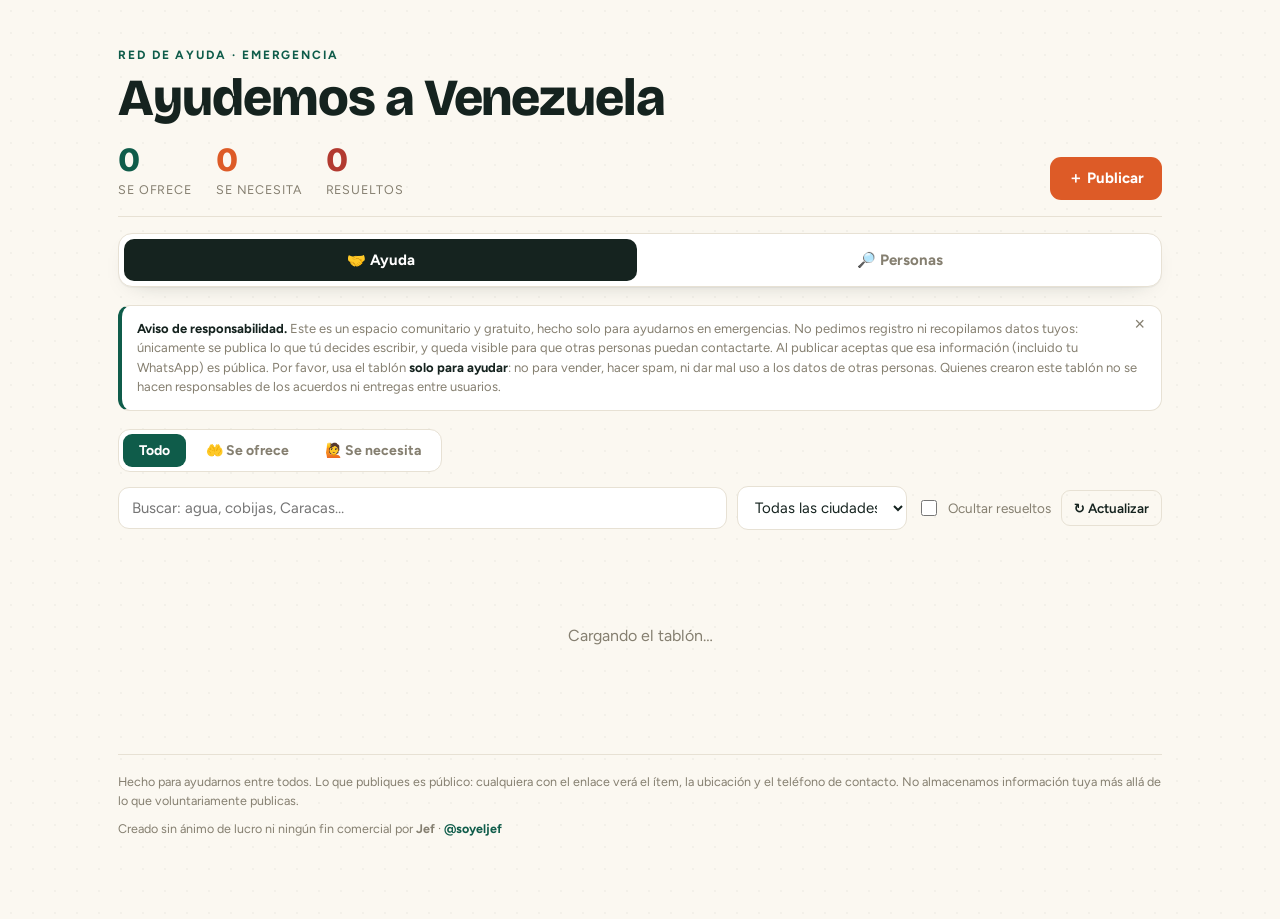
==== public/index.html @ 3a91f416 "Nuevo panel 'Personas': encontrar personas (1x1 y por bloques) - Tabla personas + vista personas_pub" ====
<!DOCTYPE html>
<html lang="es">
<head>
<meta charset="UTF-8">
<meta name="viewport" content="width=device-width, initial-scale=1.0">
<title>Voy por Venezuela — Ayudemos a Venezuela</title>
<meta name="description" content="Tablón de ayuda en emergencias: publica lo que ofreces o lo que necesitas y coordina por WhatsApp.">
<link rel="preconnect" href="https://fonts.googleapis.com">
<link rel="preconnect" href="https://fonts.gstatic.com" crossorigin>
<link href="https://fonts.googleapis.com/css2?family=Bricolage+Grotesque:opsz,wght@12..96,500;12..96,700;12..96,800&family=Figtree:wght@400;500;600;700&display=swap" rel="stylesheet">
<link rel="stylesheet" href="./styles.css">
</head>
<body>
<div class="wrap">
  <header class="top">
    <div class="eyebrow" id="eyebrow">Red de ayuda · Emergencia</div>
    <h1 id="heroTitle">Ayudemos a Venezuela</h1>
    <p class="sub" id="heroSub"></p>
    <div class="tally">
      <div class="stat"><div class="n green" id="countOffer">0</div><div class="l" id="lblStat1">Se ofrece</div></div>
      <div class="stat"><div class="n orange" id="countNeed">0</div><div class="l" id="lblStat2">Se necesita</div></div>
      <div class="stat"><div class="n taken" id="countTaken">0</div><div class="l" id="lblStat3">Resueltos</div></div>
      <div style="flex:1"></div>
      <button class="btn btn-primary" id="openPost">＋ Publicar</button>
    </div>
  </header>

  <nav class="panelnav" id="panelNav">
    <button class="pn-btn active" data-panel="ayuda">🤝 Ayuda</button>
    <button class="pn-btn" data-panel="personas">🔎 Personas</button>
  </nav>

  <div id="configWarn"></div>

  <div class="disclaimer" id="disclaimer">
    <button class="x" onclick="document.getElementById('disclaimer').remove()" aria-label="Cerrar">×</button>
    <strong>Aviso de responsabilidad.</strong> Este es un espacio comunitario y gratuito, hecho solo para ayudarnos en emergencias. No pedimos registro ni recopilamos datos tuyos: únicamente se publica lo que tú decides escribir, y queda visible para que otras personas puedan contactarte. Al publicar aceptas que esa información (incluido tu WhatsApp) es pública. Por favor, usa el tablón <strong>solo para ayudar</strong>: no para vender, hacer spam, ni dar mal uso a los datos de otras personas. Quienes crearon este tablón no se hacen responsables de los acuerdos ni entregas entre usuarios.
  </div>

  <div id="errBox"></div>

  <section id="panelAyuda">
    <div class="segment" id="typeSeg">
      <button class="seg-btn active" data-type="">Todo</button>
      <button class="seg-btn" data-type="ofrezco">🤲 Se ofrece</button>
      <button class="seg-btn" data-type="necesito">🙋 Se necesita</button>
    </div>

    <div class="toolbar">
      <div class="grow"><input class="field" id="search" type="search" placeholder="Buscar: agua, cobijas, Caracas…" aria-label="Buscar"></div>
      <select class="field" id="cityFilter" style="flex:0 0 170px" aria-label="Filtrar por ciudad"><option value="">Todas las ciudades</option></select>
      <label class="toggle"><input type="checkbox" id="hideTaken"> Ocultar resueltos</label>
      <button class="btn btn-ghost btn-sm" id="refresh" title="Actualizar">↻ Actualizar</button>
    </div>

    <div class="chips" id="catChips" style="margin-bottom:18px"></div>
    <div id="board"><div class="loading">Cargando el tablón…</div></div>
  </section>

  <section id="panelPersonas" class="hide">
    <div class="disclaimer" id="perInfo" style="border-left-color:var(--signal)">
      <strong>Encontrar personas.</strong> Publica el nombre, cédula y un teléfono de contacto de alguien a quien se busca, o de alguien ya ubicado, para reencontrar familias. La cédula se muestra <strong>parcial</strong> (solo los últimos dígitos) para proteger su identidad. Publica solo con fin humanitario y datos veraces.
    </div>

    <div class="segment" id="perSeg">
      <button class="seg-btn active" data-pe="">Todas</button>
      <button class="seg-btn" data-pe="busca">🔎 Se busca</button>
      <button class="seg-btn" data-pe="ubicada">✅ Ubicada</button>
    </div>

    <div class="toolbar">
      <div class="grow"><input class="field" id="perSearch" type="search" placeholder="Buscar por nombre o ciudad…" aria-label="Buscar persona"></div>
      <select class="field" id="perCityFilter" style="flex:0 0 170px" aria-label="Filtrar por ciudad"><option value="">Todas las ciudades</option></select>
      <button class="btn btn-ghost btn-sm" id="openBulk" title="Subir varias">⇪ Subir lista</button>
      <button class="btn btn-ghost btn-sm" id="perRefresh" title="Actualizar">↻ Actualizar</button>
    </div>

    <div id="perBoard"><div class="loading">Cargando…</div></div>
  </section>

  <footer>
    Hecho para ayudarnos entre todos. Lo que publiques es público: cualquiera con el enlace verá el ítem, la ubicación y el teléfono de contacto. No almacenamos información tuya más allá de lo que voluntariamente publicas.
    <div class="credit">Creado sin ánimo de lucro ni ningún fin comercial por <strong>Jef</strong> · <a href="https://instagram.com/soyeljef" target="_blank" rel="noopener">@soyeljef</a></div>
  </footer>
</div>

<!-- Modal: Publicar -->
<div class="overlay" id="postOverlay">
  <div class="modal">
    <button class="x" data-close aria-label="Cerrar">×</button>
    <h2 id="postTitle">Publicar</h2>
    <p class="lead">Elige si vas a ofrecer ayuda o si la necesitas.</p>
    <div class="typepick">
      <button id="pickOffer" class="sel-offer" data-type="ofrezco">🤲 Ofrezco<small>Tengo algo disponible</small></button>
      <button id="pickNeed" data-type="necesito">🙋 Necesito<small>Requiero ayuda</small></button>
    </div>

    <label class="lbl">Categoría</label>
    <select class="field" id="f_cat"></select>

    <div id="ropaWrap" class="hide">
      <label class="lbl">¿Ropa para quién?</label>
      <select class="field" id="f_ropa"><option value="Niños">Niños</option><option value="Adultos">Adultos</option><option value="Niños y adultos">Niños y adultos</option></select>
    </div>

    <label class="lbl" for="f_titulo" id="lblTitulo">¿Qué tienes disponible?</label>
    <input class="field" id="f_titulo" maxlength="70" placeholder="Ej: Cobijas, agua, kit de aseo">

    <label class="lbl" for="f_cantidad" id="lblCantidad">Cantidad <span>(opcional)</span></label>
    <input class="field" id="f_cantidad" maxlength="40" placeholder="Ej: 20 unidades · 5 cajas · varias">

    <label class="lbl">Ubicación</label>
    <button type="button" class="geo-btn" id="geoBtn">📍 Usar mi ubicación actual</button>
    <div class="geo-status" id="geoStatus"></div>
    <select class="field" id="f_pais" style="margin-top:8px"></select>
    <input class="field" id="f_ciudad" maxlength="50" placeholder="Ciudad" style="margin-top:8px">
    <input class="field" id="f_dir" maxlength="110" placeholder="Dirección o lugar (barrio, calle, punto de referencia)" style="margin-top:8px">
    <p class="hint" id="dirHint">Entre más exacta la dirección, más fácil coordinar la entrega.</p>

    <label class="lbl" for="f_tel">WhatsApp de contacto</label>
    <div class="phone-row">
      <select class="field" id="f_cc" aria-label="Código de país">
        <option value="58">🇻🇪 +58</option><option value="57">🇨🇴 +57</option><option value="52">🇲🇽 +52</option>
        <option value="34">🇪🇸 +34</option><option value="51">🇵🇪 +51</option><option value="54">🇦🇷 +54</option>
        <option value="56">🇨🇱 +56</option><option value="593">🇪🇨 +593</option><option value="1">🇺🇸 +1</option>
      </select>
      <input class="field grow" id="f_tel" inputmode="numeric" maxlength="15" placeholder="412 123 4567">
    </div>
    <p class="hint">Solo números. Ahí llegarán los mensajes de quien te contacte.</p>

    <label class="lbl" for="f_nombre">Tu nombre <span>(opcional)</span></label>
    <input class="field" id="f_nombre" maxlength="40" placeholder="Ej: Jefferson">

    <label class="lbl" for="f_nota">Nota <span>(opcional)</span></label>
    <textarea class="field" id="f_nota" rows="2" maxlength="160" placeholder="Ej: Puedo entregar hasta el viernes"></textarea>

    <label class="consent"><input type="checkbox" id="f_consent">Entiendo que lo que publico es público y me comprometo a usar este espacio solo para ayudar.</label>

    <div class="modal-actions">
      <button class="btn btn-ghost btn-block" data-close>Cancelar</button>
      <button class="btn btn-primary btn-block" id="submitPost">Publicar</button>
    </div>
  </div>
</div>

<!-- Modal: Código -->
<div class="overlay" id="codeOverlay">
  <div class="modal">
    <h2 id="codeTitle">✅ ¡Publicado!</h2>
    <p class="lead" id="codeLead">Tu publicación ya está en el tablón. Guarda este código para administrarla desde otro dispositivo:</p>
    <div class="code-box"><div class="t">Tu código</div><div class="code" id="newCode">—</div></div>
    <p class="hint">En este dispositivo lo recordamos por ti: verás los botones para administrarla directamente en tu publicación.</p>
    <div class="modal-actions"><button class="btn btn-primary btn-block" data-close>Listo</button></div>
  </div>
</div>

<!-- Modal: Confirmar (corazón) -->
<div class="overlay" id="confirmOverlay">
  <div class="modal">
    <div class="heart">💛</div>
    <h2 id="cTitle" style="text-align:center">¿Quitar esto de la lista?</h2>
    <p class="lead" id="cMsg" style="text-align:center"></p>
    <div class="modal-actions">
      <button class="btn btn-ghost btn-block" data-close>Cancelar</button>
      <button class="btn btn-primary btn-block" id="cYes">Sí, confirmar</button>
    </div>
  </div>
</div>

<!-- Modal: Pedir código -->
<div class="overlay" id="askOverlay">
  <div class="modal">
    <button class="x" data-close aria-label="Cerrar">×</button>
    <h2 id="askTitle">Reabrir publicación</h2>
    <p class="lead" id="askLead">Ingresa el código que recibiste al publicar.</p>
    <input class="field" id="askCode" maxlength="6" placeholder="Código" style="text-transform:uppercase;letter-spacing:.2em;text-align:center;font-weight:700">
    <div id="askErr" class="hint" style="color:#c0392b"></div>
    <div class="modal-actions">
      <button class="btn btn-ghost btn-block" data-close>Cancelar</button>
      <button class="btn btn-primary btn-block" id="askConfirm">Confirmar</button>
    </div>
  </div>
</div>

<!-- Modal: Publicar persona -->
<div class="overlay" id="personaOverlay">
  <div class="modal">
    <button class="x" data-close aria-label="Cerrar">×</button>
    <h2>Añadir persona</h2>
    <p class="lead">Para encontrar a alguien o registrar a quien ya fue ubicado.</p>
    <div class="typepick">
      <button id="pickBusca" class="sel-need" data-pe="busca">🔎 Se busca<small>Estoy buscando a esta persona</small></button>
      <button id="pickUbic" data-pe="ubicada">✅ Ubicada<small>Ya está localizada / a salvo</small></button>
    </div>

    <label class="lbl" for="pe_nombre">Nombre y apellido</label>
    <input class="field" id="pe_nombre" maxlength="70" placeholder="Ej: María González">

    <label class="lbl" for="pe_cedula">Cédula / identificación <span>(opcional)</span></label>
    <input class="field" id="pe_cedula" maxlength="30" placeholder="Ej: V-12345678">
    <p class="hint">Se guarda completa pero en público solo se ven los últimos 4 dígitos.</p>

    <label class="lbl">Ubicación <span>(opcional)</span></label>
    <select class="field" id="pe_pais"></select>
    <input class="field" id="pe_ciudad" maxlength="50" placeholder="Ciudad / zona" style="margin-top:8px">

    <label class="lbl" for="pe_tel">WhatsApp de contacto</label>
    <div class="phone-row">
      <select class="field" id="pe_cc" aria-label="Código de país">
        <option value="58">🇻🇪 +58</option><option value="57">🇨🇴 +57</option><option value="52">🇲🇽 +52</option>
        <option value="34">🇪🇸 +34</option><option value="51">🇵🇪 +51</option><option value="54">🇦🇷 +54</option>
        <option value="56">🇨🇱 +56</option><option value="593">🇪🇨 +593</option><option value="1">🇺🇸 +1</option>
      </select>
      <input class="field grow" id="pe_tel" inputmode="numeric" maxlength="15" placeholder="412 123 4567">
    </div>
    <p class="hint">Número donde coordinar (tuyo, de un familiar o del refugio).</p>

    <label class="lbl" for="pe_nota">Nota <span>(opcional)</span></label>
    <textarea class="field" id="pe_nota" rows="2" maxlength="160" placeholder="Ej: Última vez vista en el sector… / Está en el refugio…"></textarea>

    <label class="consent"><input type="checkbox" id="pe_consent">Publico estos datos con fin humanitario, son veraces y entiendo que el nombre y el teléfono serán públicos.</label>

    <div class="modal-actions">
      <button class="btn btn-ghost btn-block" data-close>Cancelar</button>
      <button class="btn btn-primary btn-block" id="submitPersona">Publicar</button>
    </div>
  </div>
</div>

<!-- Modal: Subir lista (bloque) -->
<div class="overlay" id="bulkOverlay">
  <div class="modal">
    <button class="x" data-close aria-label="Cerrar">×</button>
    <h2>Subir lista de personas</h2>
    <p class="lead">Pega varias de golpe: <strong>una persona por línea</strong>, con sus datos separados por coma.</p>

    <div class="code-box" style="background:var(--pine-soft);color:var(--pine);text-align:left">
      <div class="t" style="color:var(--pine)">Formato por línea</div>
      <div style="font-weight:700">Nombre, Cédula, Teléfono</div>
      <div style="font-size:12px;opacity:.85;margin-top:4px">Ej: María González, V-12345678, 4121234567</div>
    </div>

    <div class="typepick" style="margin-top:12px">
      <button id="bkBusca" class="sel-need" data-pe="busca">🔎 Se busca<small>Todas en esta lista</small></button>
      <button id="bkUbic" data-pe="ubicada">✅ Ubicadas<small>Todas en esta lista</small></button>
    </div>

    <label class="lbl">Ubicación común <span>(opcional, se aplica a todas)</span></label>
    <div class="phone-row">
      <select class="field" id="bk_cc" style="flex:0 0 92px" aria-label="Código de país">
        <option value="58">🇻🇪 +58</option><option value="57">🇨🇴 +57</option><option value="52">🇲🇽 +52</option>
        <option value="34">🇪🇸 +34</option><option value="51">🇵🇪 +51</option><option value="54">🇦🇷 +54</option>
        <option value="56">🇨🇱 +56</option><option value="593">🇪🇨 +593</option><option value="1">🇺🇸 +1</option>
      </select>
      <input class="field grow" id="bk_ciudad" maxlength="50" placeholder="Ciudad / zona (opcional)">
    </div>

    <label class="lbl" for="bk_text">Pega la lista aquí</label>
    <textarea class="field" id="bk_text" rows="8" placeholder="María González, V-12345678, 4121234567&#10;José Pérez, V-87654321, 4149876543&#10;Ana Díaz, , 4145551122"></textarea>
    <p class="hint" id="bk_count">0 personas detectadas.</p>

    <label class="consent"><input type="checkbox" id="bk_consent">Publico estos datos con fin humanitario, son veraces y entiendo que los nombres y teléfonos serán públicos.</label>

    <div class="modal-actions">
      <button class="btn btn-ghost btn-block" data-close>Cancelar</button>
      <button class="btn btn-primary btn-block" id="submitBulk">Subir lista</button>
    </div>
  </div>
</div>

<script src="./config.js"></script>
<script type="module" src="./app.js"></script>
</body>
</html>
---- public/styles.css ----
:root{
  --ink:#15231F;--paper:#FBF8F1;--card:#FFFFFF;--pine:#0F5C4A;--pine-soft:#E4EFEA;
  --signal:#DD5B27;--signal-soft:#FBEAE1;--muted:#857F70;--line:#E7E1D4;--taken:#B23A30;
  --radius:14px;--shadow:0 1px 0 rgba(21,35,31,.04), 0 8px 24px -16px rgba(21,35,31,.35);
}
*{box-sizing:border-box}html,body{margin:0;padding:0}
body{background:var(--paper);color:var(--ink);font-family:"Figtree",system-ui,sans-serif;font-size:16px;line-height:1.5;
  -webkit-font-smoothing:antialiased;background-image:radial-gradient(rgba(21,35,31,.035) 1px,transparent 1px);background-size:22px 22px}
.wrap{max-width:1080px;margin:0 auto;padding:20px 18px 80px}
header.top{padding:26px 0 16px;border-bottom:1px solid var(--line);margin-bottom:16px}
.eyebrow{font-size:12px;letter-spacing:.16em;text-transform:uppercase;color:var(--pine);font-weight:700}
h1{font-family:"Bricolage Grotesque",sans-serif;font-weight:800;letter-spacing:-.02em;line-height:1.02;font-size:clamp(30px,6vw,52px);margin:8px 0 6px}
.sub{color:var(--muted);max-width:52ch;margin:0}
.tally{display:flex;gap:24px;flex-wrap:wrap;margin-top:18px;align-items:flex-end}
.stat .n{font-family:"Bricolage Grotesque",sans-serif;font-weight:800;font-size:34px;line-height:1;letter-spacing:-.02em}
.stat .n.green{color:var(--pine)}.stat .n.orange{color:var(--signal)}.stat .n.taken{color:var(--taken)}
.stat .l{font-size:12.5px;color:var(--muted);text-transform:uppercase;letter-spacing:.07em;margin-top:4px}
.disclaimer{background:#fff;border:1px solid var(--line);border-left:4px solid var(--pine);border-radius:12px;padding:13px 15px;margin:0 0 18px;font-size:13px;color:var(--muted);line-height:1.5;position:relative}
.disclaimer strong{color:var(--ink)}
.disclaimer .x{position:absolute;top:8px;right:10px;background:none;border:none;font-size:18px;color:var(--muted);cursor:pointer}
.panelnav{display:flex;gap:6px;background:#fff;border:1px solid var(--line);border-radius:14px;padding:5px;margin:0 0 18px;box-shadow:var(--shadow)}
.pn-btn{flex:1;border:none;background:none;font-family:inherit;font-weight:700;font-size:15px;color:var(--muted);padding:12px 14px;border-radius:10px;cursor:pointer;transition:.12s;white-space:nowrap}
.pn-btn:hover{color:var(--ink)}
.pn-btn.active{background:var(--ink);color:#fff}
.segment{display:inline-flex;background:#fff;border:1px solid var(--line);border-radius:12px;padding:4px;margin-bottom:14px;gap:4px}
.seg-btn{border:none;background:none;font-family:inherit;font-weight:700;font-size:14px;color:var(--muted);padding:8px 16px;border-radius:9px;cursor:pointer;transition:.12s;white-space:nowrap}
.seg-btn.active{background:var(--pine);color:#fff}.seg-btn.active.need{background:var(--signal)}
.toolbar{display:flex;gap:10px;flex-wrap:wrap;align-items:center;margin:0 0 16px}
.grow{flex:1 1 220px;min-width:0}
input,select,textarea{font-family:inherit;font-size:15px;color:var(--ink)}
.field{width:100%;padding:11px 13px;border:1px solid var(--line);border-radius:11px;background:var(--card);outline:none;transition:border-color .15s,box-shadow .15s}
.field:focus{border-color:var(--pine);box-shadow:0 0 0 3px var(--pine-soft)}
.chips{display:flex;gap:7px;flex-wrap:wrap}
.chip{border:1px solid var(--line);background:var(--card);color:var(--ink);padding:7px 12px;border-radius:999px;font-size:13.5px;font-weight:600;cursor:pointer;transition:.12s;white-space:nowrap}
.chip:hover{border-color:var(--pine)}.chip.active{background:var(--pine);border-color:var(--pine);color:#fff}
.toggle{display:flex;align-items:center;gap:8px;font-size:13.5px;color:var(--muted);cursor:pointer;user-select:none}
.toggle input{accent-color:var(--pine);width:16px;height:16px}
.btn{border:none;border-radius:11px;font-family:inherit;font-weight:700;font-size:15px;padding:12px 18px;cursor:pointer;transition:transform .08s,filter .15s,background .15s;display:inline-flex;align-items:center;gap:8px;justify-content:center}
.btn:active{transform:translateY(1px)}
.btn-primary{background:var(--signal);color:#fff}.btn-primary:hover{filter:brightness(1.05)}
.btn-wa{background:#1FA855;color:#fff;width:100%}.btn-wa:hover{filter:brightness(1.05)}
.btn-ghost{background:transparent;border:1px solid var(--line);color:var(--ink);font-weight:600}.btn-ghost:hover{border-color:var(--pine)}
.btn-sm{padding:9px 12px;font-size:13.5px;border-radius:9px}.btn-block{width:100%}
.grid{display:grid;grid-template-columns:repeat(auto-fill,minmax(280px,1fr));gap:16px}
.card{position:relative;background:var(--card);border:1px solid var(--line);border-radius:var(--radius);padding:18px 16px 16px;box-shadow:var(--shadow);transition:transform .12s,box-shadow .12s}
.card:hover{transform:translateY(-2px)}
.card.need{border-top:3px solid var(--signal)}.card.offer{border-top:3px solid var(--pine)}
.badge{display:inline-flex;align-items:center;gap:5px;font-size:11px;font-weight:800;letter-spacing:.06em;text-transform:uppercase;padding:3px 8px;border-radius:999px}
.badge.offer{color:var(--pine);background:var(--pine-soft)}.badge.need{color:var(--signal);background:var(--signal-soft)}
.cat{display:inline-flex;align-items:center;gap:6px;font-size:12.5px;font-weight:700;color:var(--ink);margin-left:6px}
.card h3{font-family:"Bricolage Grotesque",sans-serif;font-weight:700;font-size:20px;letter-spacing:-.01em;margin:11px 0 6px;line-height:1.15}
.meta{display:flex;flex-direction:column;gap:3px;font-size:14px;color:var(--ink);margin:8px 0 4px}
.meta .row{display:flex;gap:7px;align-items:flex-start}
.meta .k{color:var(--muted);min-width:74px;font-size:13px;flex-shrink:0}
.maplink{font-size:13px;color:var(--pine);font-weight:600;text-decoration:none}.maplink:hover{text-decoration:underline}
.note{font-size:13.5px;color:var(--muted);margin:6px 0 0;font-style:italic}
.ago{font-size:12px;color:var(--muted)}.stamp-area{margin-top:8px;min-height:16px}
.actions{display:flex;gap:8px;margin-top:13px;flex-wrap:wrap}.actions .btn{flex:1 1 auto}
.owner-row{display:flex;gap:8px;margin-top:8px;width:100%}
.card.taken{opacity:.62}.card.taken h3{text-decoration:line-through;text-decoration-color:rgba(178,58,48,.5)}
.stamp{position:absolute;top:14px;right:10px;transform:rotate(8deg);color:var(--taken);border:3px solid var(--taken);border-radius:8px;font-family:"Bricolage Grotesque",sans-serif;font-weight:800;font-size:14px;letter-spacing:.06em;padding:3px 9px;text-transform:uppercase;opacity:.9;box-shadow:inset 0 0 0 1px rgba(178,58,48,.25)}
@keyframes slap{0%{transform:rotate(8deg) scale(2.4);opacity:0}60%{transform:rotate(6deg) scale(.92);opacity:1}100%{transform:rotate(8deg) scale(1);opacity:.9}}
.stamp.animate{animation:slap .42s cubic-bezier(.2,.8,.3,1.2)}
.empty,.loading{text-align:center;padding:60px 20px;color:var(--muted)}
.empty h3{font-family:"Bricolage Grotesque",sans-serif;color:var(--ink);font-size:22px;margin:0 0 8px}
.err{background:var(--signal-soft);border:1px solid #f0c4b2;color:#9c3a16;padding:12px 14px;border-radius:11px;font-size:14px;margin-bottom:16px}
.overlay{position:fixed;inset:0;background:rgba(21,35,31,.46);display:none;align-items:flex-start;justify-content:center;padding:24px 16px;z-index:50;overflow-y:auto}
.overlay.open{display:flex}
.modal{position:relative;background:var(--card);border-radius:18px;max-width:480px;width:100%;padding:22px 20px;box-shadow:0 20px 60px -20px rgba(21,35,31,.5);margin:auto}
.modal h2{font-family:"Bricolage Grotesque",sans-serif;font-weight:800;font-size:24px;letter-spacing:-.01em;margin:0 0 4px}
.modal p.lead{color:var(--muted);font-size:14px;margin:0 0 14px}
.lbl{display:block;font-size:13px;font-weight:600;color:var(--ink);margin:14px 0 6px}.lbl span{color:var(--muted);font-weight:400}
.typepick{display:flex;gap:8px;margin-bottom:4px}
.typepick button{flex:1;border:1.5px solid var(--line);background:#fff;border-radius:12px;padding:12px;font-family:inherit;font-weight:700;font-size:14px;cursor:pointer;color:var(--muted);transition:.12s;line-height:1.2}
.typepick button small{display:block;font-weight:500;font-size:11px;margin-top:2px}
.typepick button.sel-offer{border-color:var(--pine);background:var(--pine-soft);color:var(--pine)}
.typepick button.sel-need{border-color:var(--signal);background:var(--signal-soft);color:var(--signal)}
.phone-row{display:flex;gap:8px}.phone-row select{flex:0 0 92px}
.geo-btn{width:100%;border:1.5px dashed var(--pine);background:var(--pine-soft);color:var(--pine);border-radius:11px;padding:11px;font-family:inherit;font-weight:700;font-size:14px;cursor:pointer;display:flex;align-items:center;justify-content:center;gap:8px;margin-bottom:8px}
.geo-btn:hover{filter:brightness(.98)}
.geo-status{font-size:12px;margin:2px 0 0}
.hint{font-size:12px;color:var(--muted);margin:5px 0 0}
.consent{display:flex;gap:9px;align-items:flex-start;font-size:12.5px;color:var(--ink);margin-top:14px;line-height:1.4;cursor:pointer}
.consent input{accent-color:var(--pine);width:17px;height:17px;margin-top:1px;flex-shrink:0}
.modal-actions{display:flex;gap:10px;margin-top:18px}
.code-box{background:var(--ink);color:#fff;border-radius:12px;padding:16px;text-align:center;margin:6px 0 4px}
.code-box .code{font-family:"Bricolage Grotesque",sans-serif;font-weight:800;font-size:34px;letter-spacing:.22em}
.code-box .t{font-size:12px;opacity:.75;text-transform:uppercase;letter-spacing:.1em}
.x{position:absolute;top:14px;right:16px;border:none;background:none;font-size:24px;color:var(--muted);cursor:pointer;line-height:1}
.heart{font-size:42px;text-align:center;margin-bottom:4px}
.hide{display:none!important}
.config-warn{background:#fff3cd;border:1px solid #ffe08a;color:#7a5b00;padding:12px 14px;border-radius:11px;font-size:13.5px;margin-bottom:16px;line-height:1.5}
footer{margin-top:46px;padding-top:18px;border-top:1px solid var(--line);font-size:12.5px;color:var(--muted);line-height:1.5}
.credit{margin-top:10px;font-size:12.5px;color:var(--muted)}
.credit a{color:var(--pine);font-weight:700;text-decoration:none}.credit a:hover{text-decoration:underline}
@media (prefers-reduced-motion:reduce){*{animation:none!important;transition:none!important}}
@media (max-width:520px){.stat .n{font-size:28px}.actions{flex-direction:column}}
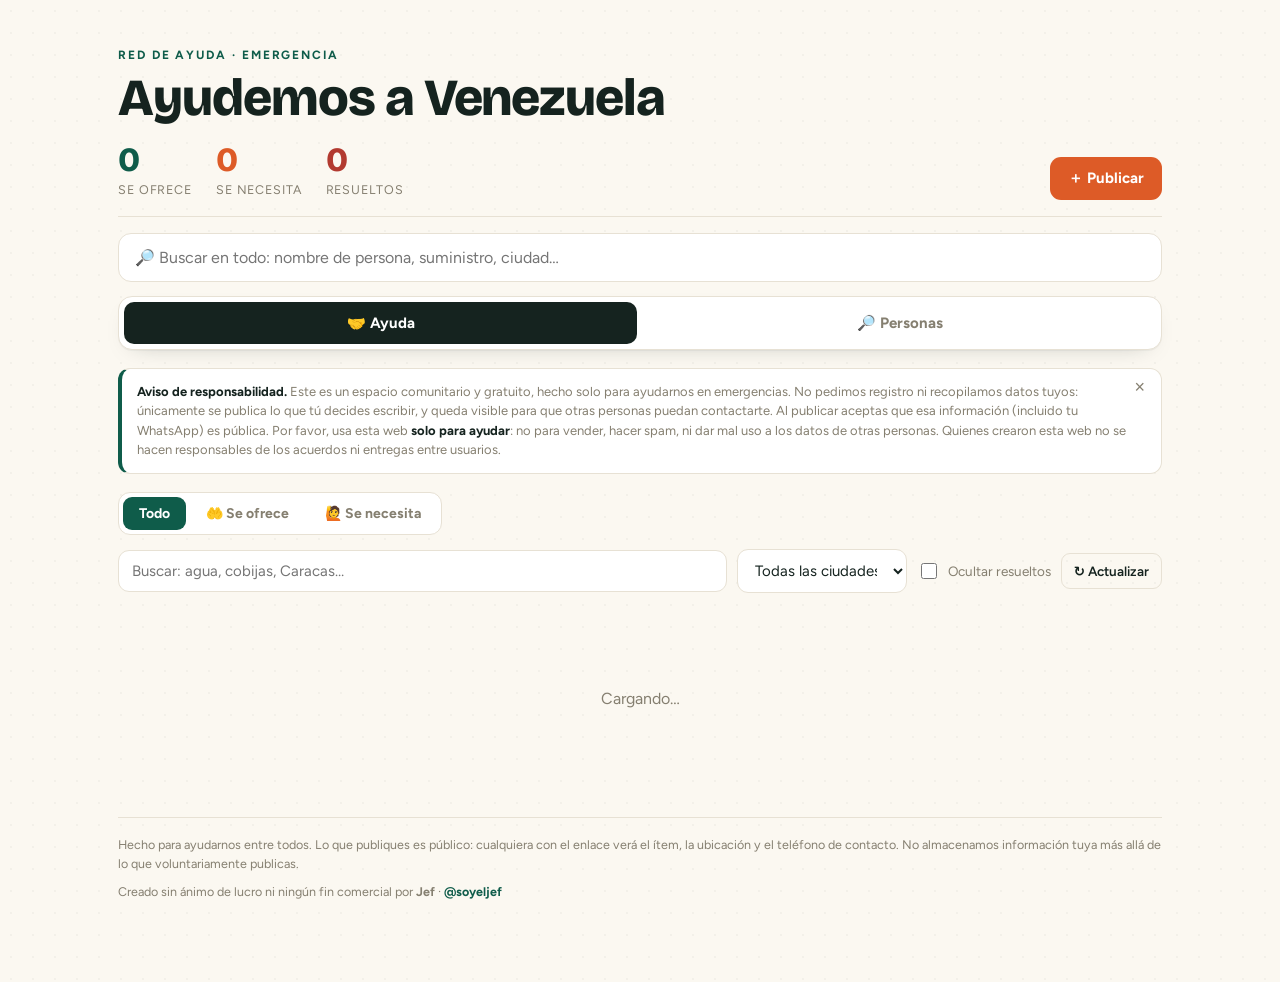
==== commit dd295ee2: "Buscador global (suministros + personas) y 'tablon' -> 'web' - Barra de busqueda superior que muestr" ====
--- a/public/index.html
+++ b/public/index.html
@@ -4,7 +4,7 @@
 <meta charset="UTF-8">
 <meta name="viewport" content="width=device-width, initial-scale=1.0">
 <title>Voy por Venezuela — Ayudemos a Venezuela</title>
-<meta name="description" content="Tablón de ayuda en emergencias: publica lo que ofreces o lo que necesitas y coordina por WhatsApp.">
+<meta name="description" content="Web de ayuda en emergencias: publica lo que ofreces o lo que necesitas y coordina por WhatsApp.">
 <link rel="preconnect" href="https://fonts.googleapis.com">
 <link rel="preconnect" href="https://fonts.gstatic.com" crossorigin>
 <link href="https://fonts.googleapis.com/css2?family=Bricolage+Grotesque:opsz,wght@12..96,500;12..96,700;12..96,800&family=Figtree:wght@400;500;600;700&display=swap" rel="stylesheet">
@@ -25,16 +25,31 @@
     </div>
   </header>
 
+  <div class="gsearch-wrap">
+    <input class="field" id="gsearch" type="search" placeholder="🔎 Buscar en todo: nombre de persona, suministro, ciudad…" aria-label="Buscar en todo">
+  </div>
+
   <nav class="panelnav" id="panelNav">
     <button class="pn-btn active" data-panel="ayuda">🤝 Ayuda</button>
     <button class="pn-btn" data-panel="personas">🔎 Personas</button>
   </nav>
 
+  <section id="panelResultados" class="hide">
+    <div class="res-group" id="resPersonasGroup">
+      <h3 class="res-h">🔎 Personas <span class="cnt" id="resPersonasCnt"></span></h3>
+      <div id="resPersonas"></div>
+    </div>
+    <div class="res-group" id="resItemsGroup">
+      <h3 class="res-h">🤝 Suministros <span class="cnt" id="resItemsCnt"></span></h3>
+      <div id="resItems"></div>
+    </div>
+  </section>
+
   <div id="configWarn"></div>
 
   <div class="disclaimer" id="disclaimer">
     <button class="x" onclick="document.getElementById('disclaimer').remove()" aria-label="Cerrar">×</button>
-    <strong>Aviso de responsabilidad.</strong> Este es un espacio comunitario y gratuito, hecho solo para ayudarnos en emergencias. No pedimos registro ni recopilamos datos tuyos: únicamente se publica lo que tú decides escribir, y queda visible para que otras personas puedan contactarte. Al publicar aceptas que esa información (incluido tu WhatsApp) es pública. Por favor, usa el tablón <strong>solo para ayudar</strong>: no para vender, hacer spam, ni dar mal uso a los datos de otras personas. Quienes crearon este tablón no se hacen responsables de los acuerdos ni entregas entre usuarios.
+    <strong>Aviso de responsabilidad.</strong> Este es un espacio comunitario y gratuito, hecho solo para ayudarnos en emergencias. No pedimos registro ni recopilamos datos tuyos: únicamente se publica lo que tú decides escribir, y queda visible para que otras personas puedan contactarte. Al publicar aceptas que esa información (incluido tu WhatsApp) es pública. Por favor, usa esta web <strong>solo para ayudar</strong>: no para vender, hacer spam, ni dar mal uso a los datos de otras personas. Quienes crearon esta web no se hacen responsables de los acuerdos ni entregas entre usuarios.
   </div>
 
   <div id="errBox"></div>
@@ -54,7 +69,7 @@
     </div>
 
     <div class="chips" id="catChips" style="margin-bottom:18px"></div>
-    <div id="board"><div class="loading">Cargando el tablón…</div></div>
+    <div id="board"><div class="loading">Cargando…</div></div>
   </section>
 
   <section id="panelPersonas" class="hide">
@@ -147,7 +162,7 @@
 <div class="overlay" id="codeOverlay">
   <div class="modal">
     <h2 id="codeTitle">✅ ¡Publicado!</h2>
-    <p class="lead" id="codeLead">Tu publicación ya está en el tablón. Guarda este código para administrarla desde otro dispositivo:</p>
+    <p class="lead" id="codeLead">Tu publicación ya está en la web. Guarda este código para administrarla desde otro dispositivo:</p>
     <div class="code-box"><div class="t">Tu código</div><div class="code" id="newCode">—</div></div>
     <p class="hint">En este dispositivo lo recordamos por ti: verás los botones para administrarla directamente en tu publicación.</p>
     <div class="modal-actions"><button class="btn btn-primary btn-block" data-close>Listo</button></div>
@@ -201,8 +216,13 @@
     <p class="hint">Se guarda completa pero en público solo se ven los últimos 4 dígitos.</p>
 
     <label class="lbl">Ubicación <span>(opcional)</span></label>
-    <select class="field" id="pe_pais"></select>
+    <button type="button" class="geo-btn" id="pe_geoBtn">📍 Usar mi ubicación actual</button>
+    <div class="geo-status" id="pe_geoStatus"></div>
+    <select class="field" id="pe_pais" style="margin-top:8px"></select>
     <input class="field" id="pe_ciudad" maxlength="50" placeholder="Ciudad / zona" style="margin-top:8px">
+    <input class="field" id="pe_dir" maxlength="110" placeholder="Dirección o lugar (barrio, calle, refugio…)" style="margin-top:8px">
+    <input class="field" id="pe_ref" maxlength="80" placeholder="Punto de referencia (opcional)" style="margin-top:8px">
+    <p class="hint">Puedes compartir tu ubicación o escribir el lugar. Entre más detalle, más fácil reencontrarse.</p>
 
     <label class="lbl" for="pe_tel">WhatsApp de contacto</label>
     <div class="phone-row">
@@ -268,6 +288,22 @@
   </div>
 </div>
 
+<!-- Modal: Bienvenida / elección rápida -->
+<div class="overlay" id="welcomeOverlay">
+  <div class="modal">
+    <button class="x" data-close aria-label="Cerrar">×</button>
+    <h2>¿Qué quieres hacer?</h2>
+    <p class="lead">Elige una opción para empezar rápido. También puedes solo explorar la web.</p>
+    <div class="welcome-grid">
+      <button class="wbtn off" data-go="ofrezco"><span class="wic">🤲</span><strong>Ofrezco ayuda</strong><small>Tengo algo para dar</small></button>
+      <button class="wbtn need" data-go="necesito"><span class="wic">🙋</span><strong>Necesito ayuda</strong><small>Me hace falta algo</small></button>
+      <button class="wbtn need" data-go="busca"><span class="wic">🔎</span><strong>Busco a alguien</strong><small>Persona desaparecida</small></button>
+      <button class="wbtn off" data-go="ubicada"><span class="wic">🫶</span><strong>Encontré a alguien</strong><small>Persona ya ubicada</small></button>
+    </div>
+    <div class="modal-actions"><button class="btn btn-ghost btn-block" data-close>Solo explorar la web</button></div>
+  </div>
+</div>
+
 <script src="./config.js"></script>
 <script type="module" src="./app.js"></script>
 </body>
--- a/public/styles.css
+++ b/public/styles.css
@@ -18,6 +18,11 @@
 .disclaimer{background:#fff;border:1px solid var(--line);border-left:4px solid var(--pine);border-radius:12px;padding:13px 15px;margin:0 0 18px;font-size:13px;color:var(--muted);line-height:1.5;position:relative}
 .disclaimer strong{color:var(--ink)}
 .disclaimer .x{position:absolute;top:8px;right:10px;background:none;border:none;font-size:18px;color:var(--muted);cursor:pointer}
+.gsearch-wrap{margin:0 0 14px}
+.gsearch-wrap #gsearch{font-size:16px;padding:14px 16px;border-radius:13px}
+.res-group{margin-bottom:24px}
+.res-h{font-family:"Bricolage Grotesque",sans-serif;font-weight:800;font-size:18px;letter-spacing:-.01em;margin:0 0 12px;color:var(--ink);display:flex;align-items:center;gap:8px}
+.res-h .cnt{font-size:13px;font-weight:600;color:var(--muted)}
 .panelnav{display:flex;gap:6px;background:#fff;border:1px solid var(--line);border-radius:14px;padding:5px;margin:0 0 18px;box-shadow:var(--shadow)}
 .pn-btn{flex:1;border:none;background:none;font-family:inherit;font-weight:700;font-size:15px;color:var(--muted);padding:12px 14px;border-radius:10px;cursor:pointer;transition:.12s;white-space:nowrap}
 .pn-btn:hover{color:var(--ink)}
@@ -88,6 +93,15 @@
 .code-box .t{font-size:12px;opacity:.75;text-transform:uppercase;letter-spacing:.1em}
 .x{position:absolute;top:14px;right:16px;border:none;background:none;font-size:24px;color:var(--muted);cursor:pointer;line-height:1}
 .heart{font-size:42px;text-align:center;margin-bottom:4px}
+.welcome-grid{display:grid;grid-template-columns:1fr 1fr;gap:10px;margin:6px 0 4px}
+.wbtn{display:flex;flex-direction:column;align-items:flex-start;gap:1px;border:1.5px solid var(--line);background:#fff;border-radius:14px;padding:14px;cursor:pointer;font-family:inherit;text-align:left;transition:transform .12s,box-shadow .12s,background .12s}
+.wbtn:hover{transform:translateY(-2px);box-shadow:var(--shadow)}
+.wbtn .wic{font-size:26px;line-height:1.2}
+.wbtn strong{font-size:15px;color:var(--ink)}
+.wbtn small{font-size:12px;color:var(--muted)}
+.wbtn.off{border-color:var(--pine)}.wbtn.off:hover{background:var(--pine-soft)}
+.wbtn.need{border-color:var(--signal)}.wbtn.need:hover{background:var(--signal-soft)}
+@media (max-width:520px){.welcome-grid{grid-template-columns:1fr}}
 .hide{display:none!important}
 .config-warn{background:#fff3cd;border:1px solid #ffe08a;color:#7a5b00;padding:12px 14px;border-radius:11px;font-size:13.5px;margin-bottom:16px;line-height:1.5}
 footer{margin-top:46px;padding-top:18px;border-top:1px solid var(--line);font-size:12.5px;color:var(--muted);line-height:1.5}
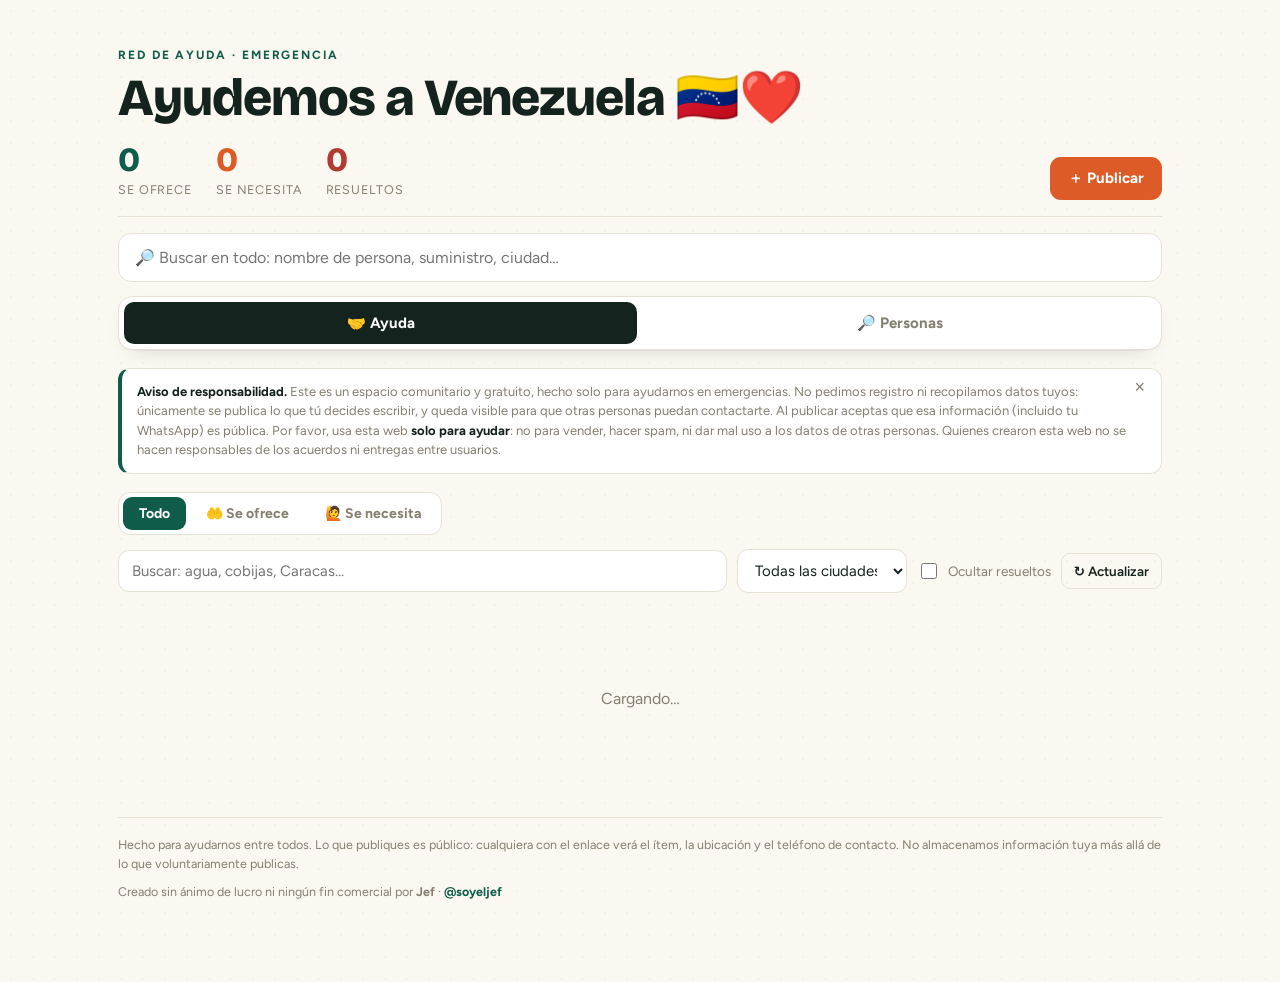
==== commit 3a7e24be: "Hero: bandera VE + corazon y subtitulo menciona encontrar personas Co-Authored-By: Claude Opus 4.8 <" ====
--- a/public/index.html
+++ b/public/index.html
@@ -14,7 +14,7 @@
 <div class="wrap">
   <header class="top">
     <div class="eyebrow" id="eyebrow">Red de ayuda · Emergencia</div>
-    <h1 id="heroTitle">Ayudemos a Venezuela</h1>
+    <h1 id="heroTitle">Ayudemos a Venezuela 🇻🇪❤️</h1>
     <p class="sub" id="heroSub"></p>
     <div class="tally">
       <div class="stat"><div class="n green" id="countOffer">0</div><div class="l" id="lblStat1">Se ofrece</div></div>
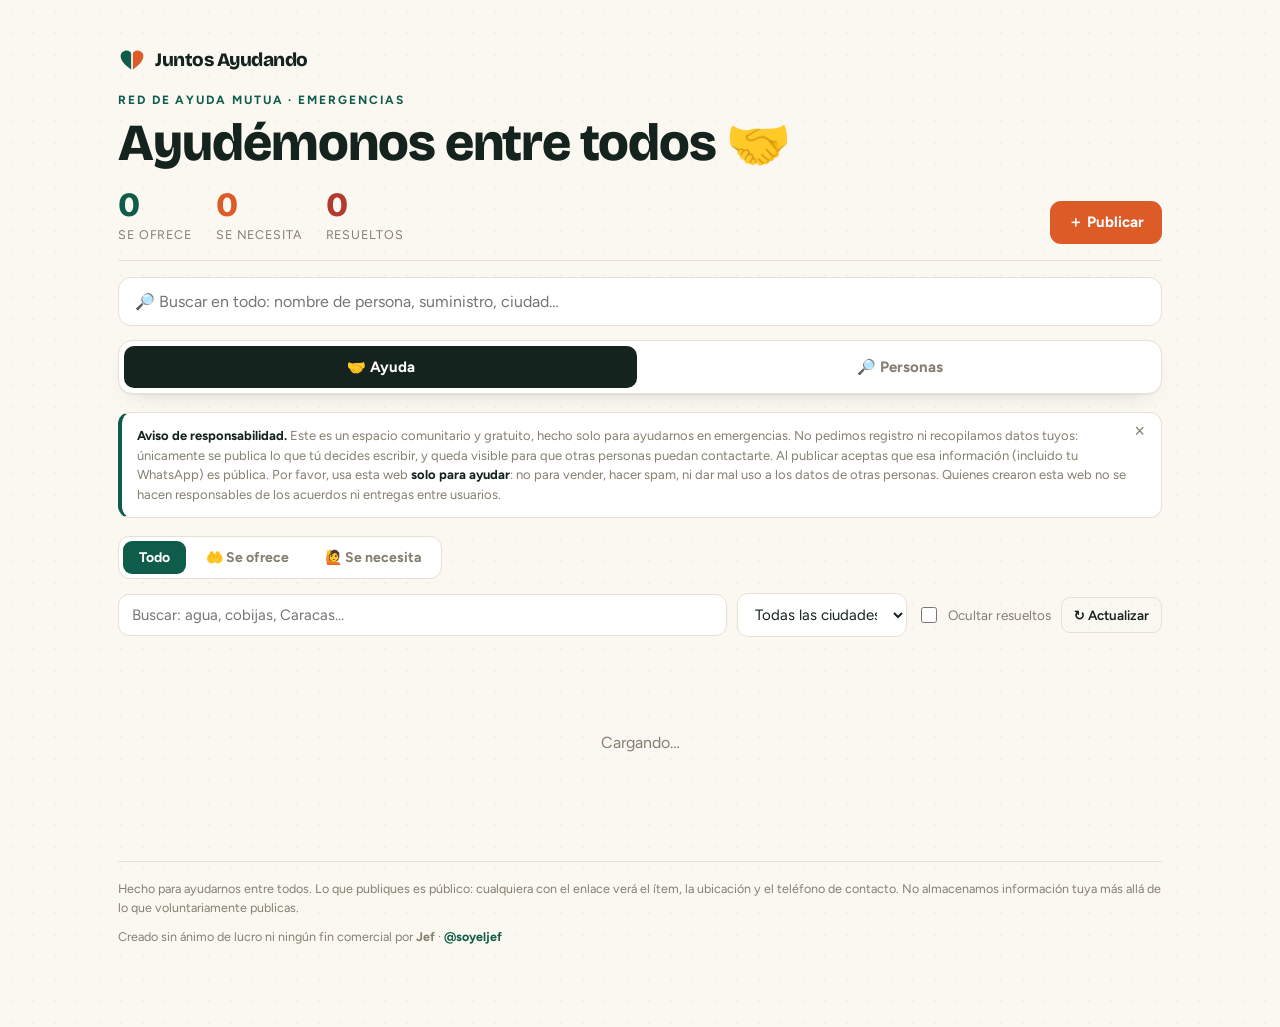
==== commit adb90b66: "Marca: Voy por Venezuela -> Juntos Ayudando Rebrand completo y dominio propio juntosayudando.com.  -" ====
--- a/public/index.html
+++ b/public/index.html
@@ -3,8 +3,19 @@
 <head>
 <meta charset="UTF-8">
 <meta name="viewport" content="width=device-width, initial-scale=1.0">
-<title>Voy por Venezuela — Ayudemos a Venezuela</title>
-<meta name="description" content="Web de ayuda en emergencias: publica lo que ofreces o lo que necesitas y coordina por WhatsApp.">
+<title>Juntos Ayudando — Red de ayuda mutua en emergencias</title>
+<meta name="description" content="Publica lo que ofreces, lo que necesitas o a quién buscas durante una emergencia, y coordina directo por WhatsApp. Sin cuentas, sin registro.">
+<link rel="canonical" href="https://juntosayudando.com/">
+<meta property="og:type" content="website">
+<meta property="og:url" content="https://juntosayudando.com/">
+<meta property="og:site_name" content="Juntos Ayudando">
+<meta property="og:title" content="Juntos Ayudando — Red de ayuda mutua en emergencias">
+<meta property="og:description" content="Publica lo que ofreces, lo que necesitas o a quién buscas durante una emergencia, y coordina directo por WhatsApp. Sin cuentas, sin registro.">
+<meta property="og:image" content="https://juntosayudando.com/og.png">
+<meta name="twitter:card" content="summary_large_image">
+<meta name="theme-color" content="#0F5C4A">
+<link rel="icon" href="./favicon.svg" type="image/svg+xml">
+<link rel="apple-touch-icon" href="./apple-touch-icon.png">
 <link rel="preconnect" href="https://fonts.googleapis.com">
 <link rel="preconnect" href="https://fonts.gstatic.com" crossorigin>
 <link href="https://fonts.googleapis.com/css2?family=Bricolage+Grotesque:opsz,wght@12..96,500;12..96,700;12..96,800&family=Figtree:wght@400;500;600;700&display=swap" rel="stylesheet">
@@ -13,8 +24,15 @@
 <body>
 <div class="wrap">
   <header class="top">
-    <div class="eyebrow" id="eyebrow">Red de ayuda · Emergencia</div>
-    <h1 id="heroTitle">Ayudemos a Venezuela 🇻🇪❤️</h1>
+    <a class="brand" href="/" aria-label="Juntos Ayudando — ir al inicio">
+      <svg class="brand-mark" viewBox="0 0 64 64" aria-hidden="true" focusable="false">
+        <path transform="translate(-2 0)" fill="#0F5C4A" d="M32 54C20 45 8 35 8 23C8 15 15 10 22 10C27 10 31 13 32 17Z"/>
+        <path transform="translate(2 0)" fill="#DD5B27" d="M32 54C44 45 56 35 56 23C56 15 49 10 42 10C37 10 33 13 32 17Z"/>
+      </svg>
+      <span class="brand-name" id="brandName">Juntos Ayudando</span>
+    </a>
+    <div class="eyebrow" id="eyebrow">Red de ayuda mutua · Emergencias</div>
+    <h1 id="heroTitle">Ayudémonos entre todos 🤝</h1>
     <p class="sub" id="heroSub"></p>
     <div class="tally">
       <div class="stat"><div class="n green" id="countOffer">0</div><div class="l" id="lblStat1">Se ofrece</div></div>
@@ -227,7 +245,7 @@
     <label class="lbl" for="pe_tel">WhatsApp de contacto</label>
     <div class="phone-row">
       <select class="field" id="pe_cc" aria-label="Código de país">
-        <option value="58">🇻🇪 +58</option><option value="57">🇨🇴 +57</option><option value="52">🇲🇽 +52</option>
+        <option value="57">🇨🇴 +57</option><option value="58">🇻🇪 +58</option><option value="52">🇲🇽 +52</option>
         <option value="34">🇪🇸 +34</option><option value="51">🇵🇪 +51</option><option value="54">🇦🇷 +54</option>
         <option value="56">🇨🇱 +56</option><option value="593">🇪🇨 +593</option><option value="1">🇺🇸 +1</option>
       </select>
@@ -268,7 +286,7 @@
     <label class="lbl">Ubicación común <span>(opcional, se aplica a todas)</span></label>
     <div class="phone-row">
       <select class="field" id="bk_cc" style="flex:0 0 92px" aria-label="Código de país">
-        <option value="58">🇻🇪 +58</option><option value="57">🇨🇴 +57</option><option value="52">🇲🇽 +52</option>
+        <option value="57">🇨🇴 +57</option><option value="58">🇻🇪 +58</option><option value="52">🇲🇽 +52</option>
         <option value="34">🇪🇸 +34</option><option value="51">🇵🇪 +51</option><option value="54">🇦🇷 +54</option>
         <option value="56">🇨🇱 +56</option><option value="593">🇪🇨 +593</option><option value="1">🇺🇸 +1</option>
       </select>
--- a/public/styles.css
+++ b/public/styles.css
@@ -8,6 +8,10 @@
   -webkit-font-smoothing:antialiased;background-image:radial-gradient(rgba(21,35,31,.035) 1px,transparent 1px);background-size:22px 22px}
 .wrap{max-width:1080px;margin:0 auto;padding:20px 18px 80px}
 header.top{padding:26px 0 16px;border-bottom:1px solid var(--line);margin-bottom:16px}
+.brand{display:inline-flex;align-items:center;gap:9px;text-decoration:none;margin-bottom:16px}
+.brand-mark{width:28px;height:28px;flex-shrink:0;display:block}
+.brand-name{font-family:"Bricolage Grotesque",sans-serif;font-weight:800;font-size:19px;letter-spacing:-.025em;color:var(--ink)}
+.brand:hover .brand-name{color:var(--pine)}
 .eyebrow{font-size:12px;letter-spacing:.16em;text-transform:uppercase;color:var(--pine);font-weight:700}
 h1{font-family:"Bricolage Grotesque",sans-serif;font-weight:800;letter-spacing:-.02em;line-height:1.02;font-size:clamp(30px,6vw,52px);margin:8px 0 6px}
 .sub{color:var(--muted);max-width:52ch;margin:0}
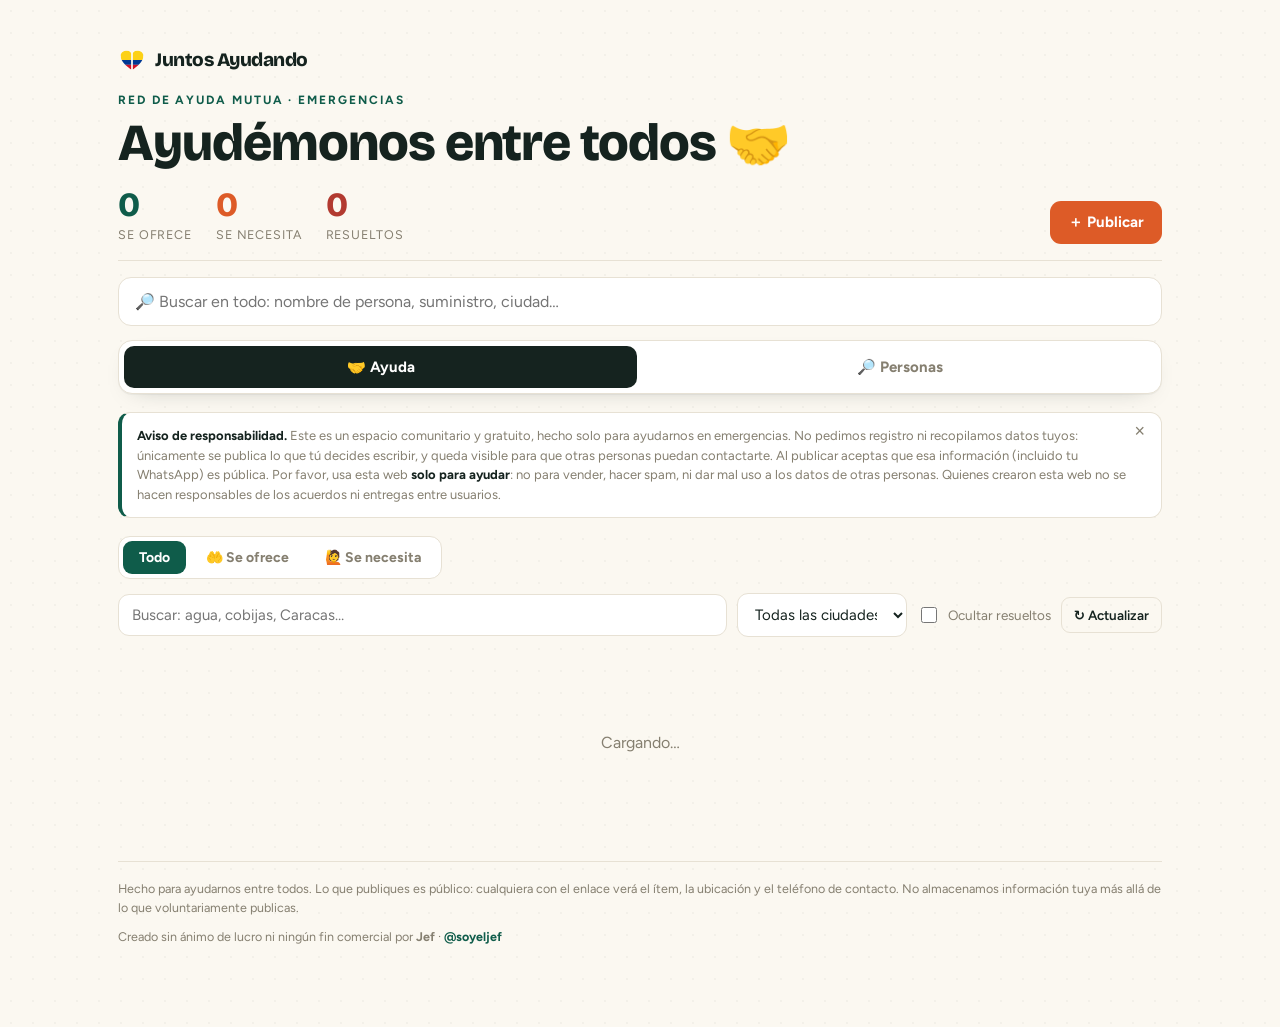
==== commit aefde041: "Colombia por defecto, logo con la bandera y deteccion de pais - Logo: el corazon de dos mitades ahor" ====
--- a/public/index.html
+++ b/public/index.html
@@ -26,8 +26,15 @@
   <header class="top">
     <a class="brand" href="/" aria-label="Juntos Ayudando — ir al inicio">
       <svg class="brand-mark" viewBox="0 0 64 64" aria-hidden="true" focusable="false">
-        <path transform="translate(-2 0)" fill="#0F5C4A" d="M32 54C20 45 8 35 8 23C8 15 15 10 22 10C27 10 31 13 32 17Z"/>
-        <path transform="translate(2 0)" fill="#DD5B27" d="M32 54C44 45 56 35 56 23C56 15 49 10 42 10C37 10 33 13 32 17Z"/>
+        <defs><clipPath id="jaHeart">
+          <path transform="translate(-2 0)" d="M32 54C20 45 8 35 8 23C8 15 15 10 22 10C27 10 31 13 32 17Z"/>
+          <path transform="translate(2 0)"  d="M32 54C44 45 56 35 56 23C56 15 49 10 42 10C37 10 33 13 32 17Z"/>
+        </clipPath></defs>
+        <g clip-path="url(#jaHeart)">
+          <rect y="10" width="64" height="22" fill="#FCD116"/>
+          <rect y="32" width="64" height="11" fill="#003893"/>
+          <rect y="43" width="64" height="11" fill="#CE1126"/>
+        </g>
       </svg>
       <span class="brand-name" id="brandName">Juntos Ayudando</span>
     </a>
@@ -153,7 +160,7 @@
     <label class="lbl" for="f_tel">WhatsApp de contacto</label>
     <div class="phone-row">
       <select class="field" id="f_cc" aria-label="Código de país">
-        <option value="58">🇻🇪 +58</option><option value="57">🇨🇴 +57</option><option value="52">🇲🇽 +52</option>
+        <option value="57">🇨🇴 +57</option><option value="58">🇻🇪 +58</option><option value="52">🇲🇽 +52</option>
         <option value="34">🇪🇸 +34</option><option value="51">🇵🇪 +51</option><option value="54">🇦🇷 +54</option>
         <option value="56">🇨🇱 +56</option><option value="593">🇪🇨 +593</option><option value="1">🇺🇸 +1</option>
       </select>
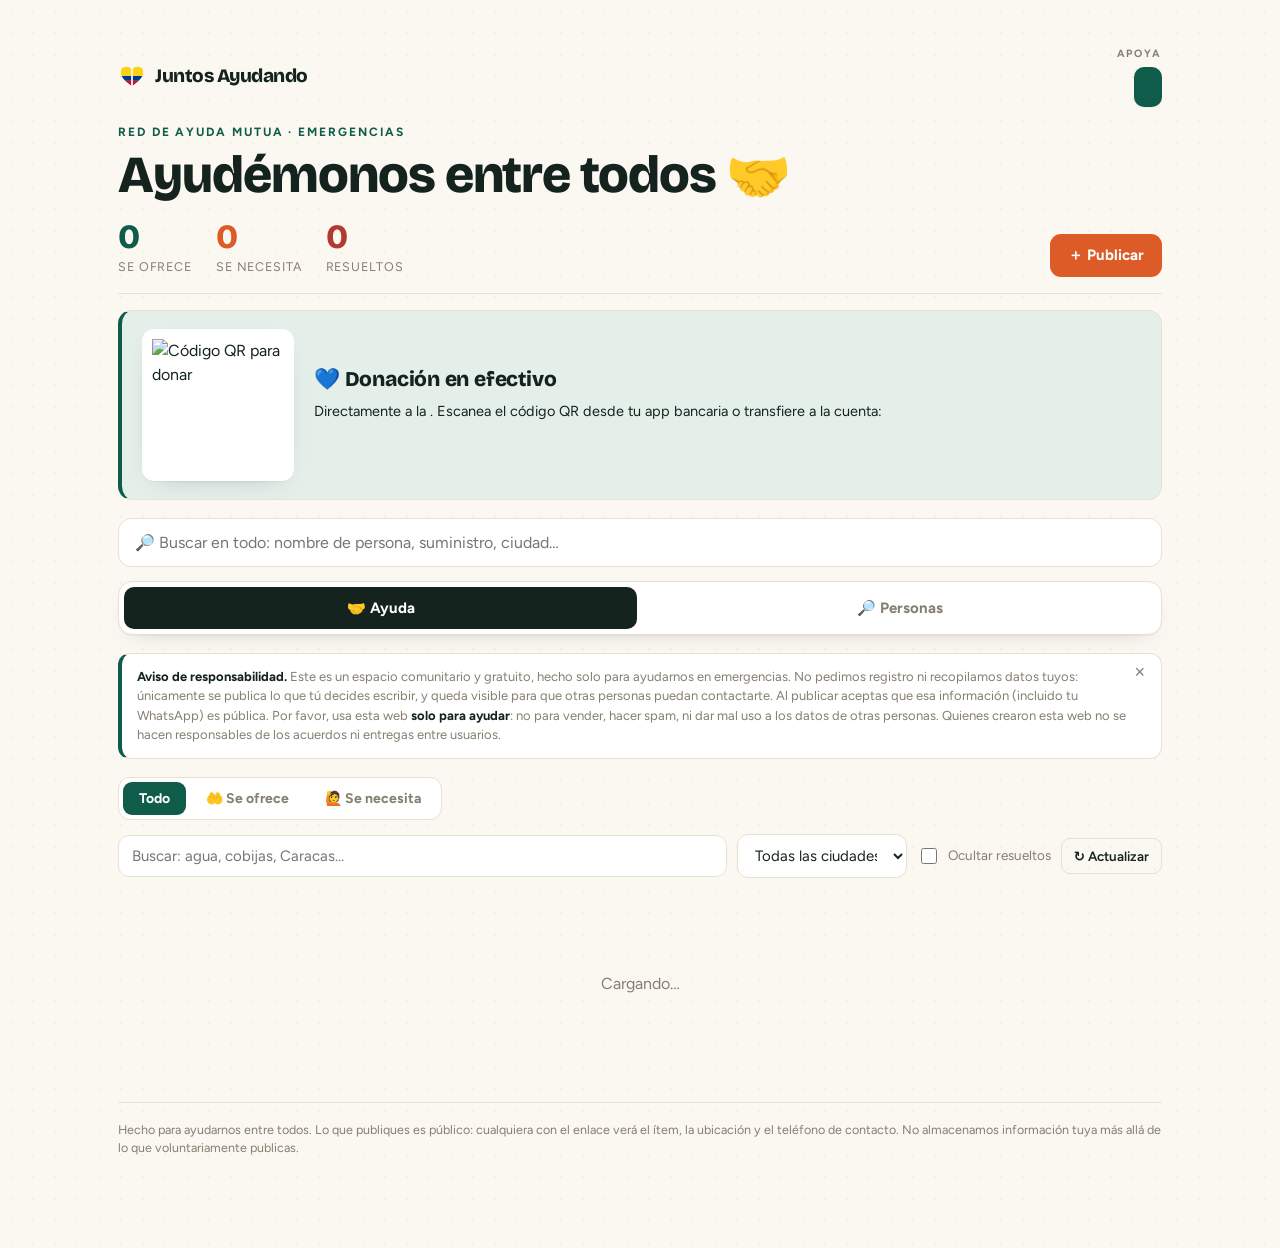
==== commit 91579223: "Multi-marca: un deploy sirve 3 dominios con la misma base de datos Nuevo dominio juntosporcolombia.f" ====
--- a/public/index.html
+++ b/public/index.html
@@ -20,11 +20,14 @@
 <link rel="preconnect" href="https://fonts.gstatic.com" crossorigin>
 <link href="https://fonts.googleapis.com/css2?family=Bricolage+Grotesque:opsz,wght@12..96,500;12..96,700;12..96,800&family=Figtree:wght@400;500;600;700&display=swap" rel="stylesheet">
 <link rel="stylesheet" href="./styles.css">
+<!-- Antes del CSS/pintado: fija la marca y el tema segun el dominio, sin parpadeo -->
+<script src="./config.js"></script>
 </head>
 <body>
 <div class="wrap">
   <header class="top">
-    <a class="brand" href="/" aria-label="Juntos Ayudando — ir al inicio">
+   <div class="topbar">
+    <a class="brand" href="/" aria-label="Ir al inicio">
       <svg class="brand-mark" viewBox="0 0 64 64" aria-hidden="true" focusable="false">
         <defs><clipPath id="jaHeart">
           <path transform="translate(-2 0)" d="M32 54C20 45 8 35 8 23C8 15 15 10 22 10C27 10 31 13 32 17Z"/>
@@ -38,6 +41,14 @@
       </svg>
       <span class="brand-name" id="brandName">Juntos Ayudando</span>
     </a>
+
+    <!-- Apoya + logo del aliado (solo en las marcas que lo tengan configurado) -->
+    <div class="support" id="supportBox" hidden>
+      <span class="support-lbl" id="supportLbl">Apoya</span>
+      <span class="support-badge"><img id="supportLogo" src="" alt="" loading="lazy"></span>
+    </div>
+   </div>
+
     <div class="eyebrow" id="eyebrow">Red de ayuda mutua · Emergencias</div>
     <h1 id="heroTitle">Ayudémonos entre todos 🤝</h1>
     <p class="sub" id="heroSub"></p>
@@ -50,6 +61,17 @@
     </div>
   </header>
 
+  <!-- Donación en efectivo. Solo aparece en las marcas con DONATION en config.js -->
+  <section class="donate" id="donateBanner" hidden>
+    <div class="donate-qr"><img id="donateQR" src="" alt="Código QR para donar"></div>
+    <div class="donate-body">
+      <h2 class="donate-h">💙 Donación en efectivo</h2>
+      <p class="donate-lead">Directamente a la <strong id="donateOrg"></strong>. Escanea el código QR desde tu app bancaria o transfiere a la cuenta:</p>
+      <dl class="donate-data" id="donateData"></dl>
+      <p class="donate-note" id="donateNote"></p>
+    </div>
+  </section>
+
   <div class="gsearch-wrap">
     <input class="field" id="gsearch" type="search" placeholder="🔎 Buscar en todo: nombre de persona, suministro, ciudad…" aria-label="Buscar en todo">
   </div>
@@ -120,7 +142,7 @@
 
   <footer>
     Hecho para ayudarnos entre todos. Lo que publiques es público: cualquiera con el enlace verá el ítem, la ubicación y el teléfono de contacto. No almacenamos información tuya más allá de lo que voluntariamente publicas.
-    <div class="credit">Creado sin ánimo de lucro ni ningún fin comercial por <strong>Jef</strong> · <a href="https://instagram.com/soyeljef" target="_blank" rel="noopener">@soyeljef</a></div>
+    <div class="credit" id="credit"></div>
   </footer>
 </div>
 
@@ -313,6 +335,19 @@
   </div>
 </div>
 
+<!-- Modal: Donación en efectivo -->
+<div class="overlay" id="donateOverlay">
+  <div class="modal">
+    <button class="x" data-close aria-label="Cerrar">×</button>
+    <h2>💙 Donación en efectivo</h2>
+    <p class="lead">Tu aporte va <strong>directo a la <span id="donateOrg2"></span></strong>. Escanea el QR desde tu app bancaria o transfiere a la cuenta.</p>
+    <div class="donate-qr big"><img id="donateQR2" src="" alt="Código QR para donar"></div>
+    <dl class="donate-data" id="donateData2"></dl>
+    <p class="donate-note" id="donateNote2"></p>
+    <div class="modal-actions"><button class="btn btn-primary btn-block" data-close>Listo</button></div>
+  </div>
+</div>
+
 <!-- Modal: Bienvenida / elección rápida -->
 <div class="overlay" id="welcomeOverlay">
   <div class="modal">
@@ -324,12 +359,12 @@
       <button class="wbtn need" data-go="necesito"><span class="wic">🙋</span><strong>Necesito ayuda</strong><small>Me hace falta algo</small></button>
       <button class="wbtn need" data-go="busca"><span class="wic">🔎</span><strong>Busco a alguien</strong><small>Persona desaparecida</small></button>
       <button class="wbtn off" data-go="ubicada"><span class="wic">🫶</span><strong>Encontré a alguien</strong><small>Persona ya ubicada</small></button>
+      <button class="wbtn give" id="wDonate" data-go="donar" hidden><span class="wic">💙</span><strong>Donación en efectivo</strong><small>Aporta a la fundación</small></button>
     </div>
     <div class="modal-actions"><button class="btn btn-ghost btn-block" data-close>Solo explorar la web</button></div>
   </div>
 </div>
 
-<script src="./config.js"></script>
 <script type="module" src="./app.js"></script>
 </body>
 </html>
--- a/public/styles.css
+++ b/public/styles.css
@@ -3,12 +3,53 @@
   --signal:#DD5B27;--signal-soft:#FBEAE1;--muted:#857F70;--line:#E7E1D4;--taken:#B23A30;
   --radius:14px;--shadow:0 1px 0 rgba(21,35,31,.04), 0 8px 24px -16px rgba(21,35,31,.35);
 }
+
+/* Tema AZUL — juntosporcolombia.fundacionfalcao.org.
+   El acento (--signal) es ambar y no otro azul a proposito: distingue
+   "se ofrece" de "se necesita" de un vistazo, tambien para daltonicos. */
+:root[data-brand="azul"]{
+  --ink:#0F1D33;--paper:#F5F8FD;--card:#FFFFFF;--pine:#123E86;--pine-soft:#E4EDFA;
+  --signal:#D98209;--signal-soft:#FBEEDA;--muted:#6B7789;--line:#DCE4F0;--taken:#A8393B;
+}
+/* El ambar queda solo para distinguir "se necesita"; los botones de accion van en azul */
+:root[data-brand="azul"] .btn-primary{background:var(--pine)}
 *{box-sizing:border-box}html,body{margin:0;padding:0}
 body{background:var(--paper);color:var(--ink);font-family:"Figtree",system-ui,sans-serif;font-size:16px;line-height:1.5;
   -webkit-font-smoothing:antialiased;background-image:radial-gradient(rgba(21,35,31,.035) 1px,transparent 1px);background-size:22px 22px}
 .wrap{max-width:1080px;margin:0 auto;padding:20px 18px 80px}
 header.top{padding:26px 0 16px;border-bottom:1px solid var(--line);margin-bottom:16px}
-.brand{display:inline-flex;align-items:center;gap:9px;text-decoration:none;margin-bottom:16px}
+.topbar{display:flex;align-items:center;justify-content:space-between;gap:16px;flex-wrap:wrap;margin-bottom:16px}
+.brand{display:inline-flex;align-items:center;gap:9px;text-decoration:none}
+
+/* "Apoya" + logo del aliado. El logo es blanco, por eso va sobre una placa
+   de color: sin fondo seria invisible en el papel claro. */
+.support{display:flex;flex-direction:column;align-items:flex-end;gap:5px}
+.support-lbl{font-size:10.5px;letter-spacing:.16em;text-transform:uppercase;color:var(--muted);font-weight:700}
+.support-badge{display:inline-flex;align-items:center;justify-content:center;background:var(--pine);
+  border-radius:10px;padding:8px 14px;box-shadow:var(--shadow)}
+.support-badge img{height:24px;width:auto;display:block}
+
+/* Donación en efectivo */
+.donate{display:flex;gap:20px;align-items:center;background:var(--pine-soft);border:1px solid var(--line);
+  border-left:4px solid var(--pine);border-radius:14px;padding:18px 20px;margin:0 0 18px;flex-wrap:wrap}
+.donate-qr{background:#fff;border-radius:12px;padding:10px;box-shadow:var(--shadow);flex:0 0 auto}
+.donate-qr img{display:block;width:132px;height:132px;object-fit:contain}
+.donate-qr.big{margin:14px auto;padding:14px}
+.donate-qr.big img{width:210px;height:210px}
+.donate-body{flex:1 1 300px;min-width:0}
+.donate-h{font-family:"Bricolage Grotesque",sans-serif;font-weight:800;font-size:21px;letter-spacing:-.01em;margin:0 0 6px;color:var(--ink)}
+.donate-lead{margin:0 0 10px;font-size:14.5px;color:var(--ink);line-height:1.5}
+.donate-data{display:grid;grid-template-columns:auto 1fr;gap:4px 12px;margin:0;font-size:14px}
+.donate-data dt{color:var(--muted);font-size:13px}
+.donate-data dd{margin:0;font-weight:700;color:var(--ink);word-break:break-all}
+.donate-note{margin:12px 0 0;font-size:12.5px;color:var(--muted);line-height:1.45}
+.wbtn.give{border-color:var(--pine)}
+.wbtn.give:hover{background:var(--pine-soft)}
+@media(max-width:560px){
+  .donate{gap:14px;padding:15px}
+  .donate-qr img{width:104px;height:104px}
+  .support{align-items:flex-start}
+}
 .brand-mark{width:28px;height:28px;flex-shrink:0;display:block}
 .brand-name{font-family:"Bricolage Grotesque",sans-serif;font-weight:800;font-size:19px;letter-spacing:-.025em;color:var(--ink)}
 .brand:hover .brand-name{color:var(--pine)}
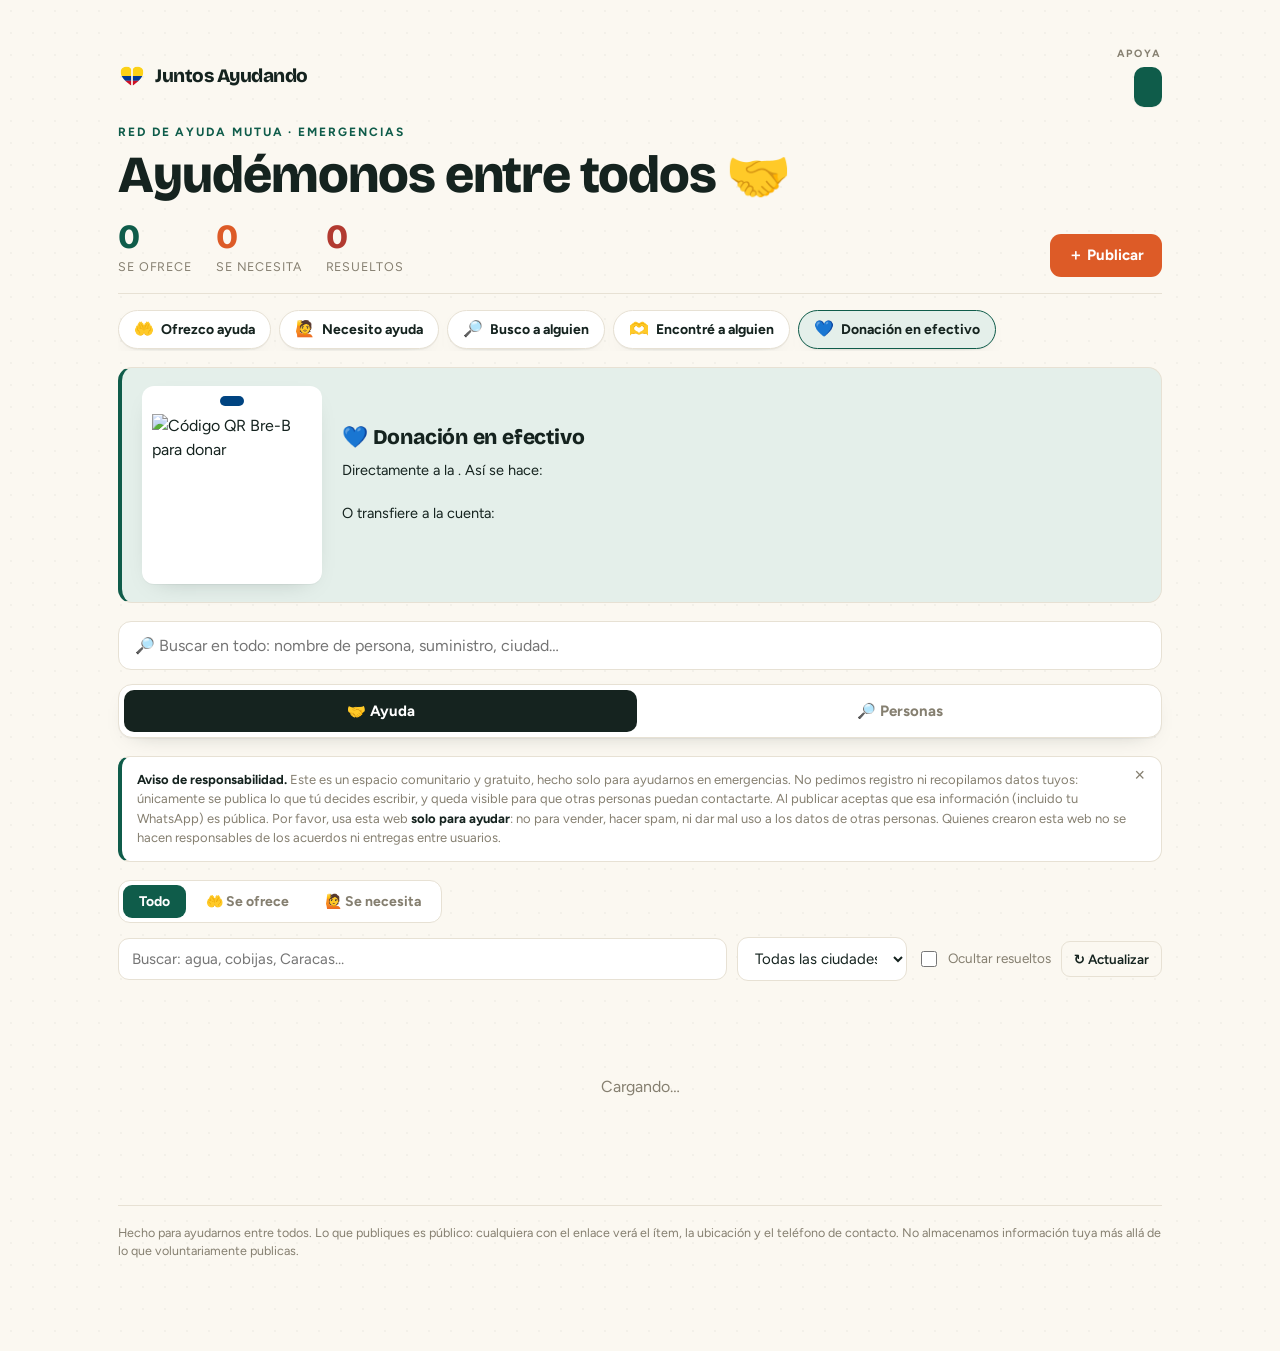
==== commit 37d0f4a7: "Donacion: sello Bre-B BBVA y los 3 pasos para donar - Sello 'BRE-B · BBVA' en azul BBVA sobre el cod" ====
--- a/public/index.html
+++ b/public/index.html
@@ -61,12 +61,27 @@
     </div>
   </header>
 
+  <!-- Acciones rápidas: los mismos 5 botones del popup, siempre accesibles.
+       En móvil la fila se desliza en horizontal. -->
+  <nav class="quickbar" id="quickBar" aria-label="Acciones rápidas">
+    <button class="qb qb-off"  data-go="ofrezco"><span class="qi">🤲</span>Ofrezco ayuda</button>
+    <button class="qb qb-need" data-go="necesito"><span class="qi">🙋</span>Necesito ayuda</button>
+    <button class="qb qb-need" data-go="busca"><span class="qi">🔎</span>Busco a alguien</button>
+    <button class="qb qb-off"  data-go="ubicada"><span class="qi">🫶</span>Encontré a alguien</button>
+    <button class="qb qb-give" id="qbDonate" data-go="donar" hidden><span class="qi">💙</span>Donación en efectivo</button>
+  </nav>
+
   <!-- Donación en efectivo. Solo aparece en las marcas con DONATION en config.js -->
   <section class="donate" id="donateBanner" hidden>
-    <div class="donate-qr"><img id="donateQR" src="" alt="Código QR para donar"></div>
+    <div class="donate-qr">
+      <span class="qr-sello" id="qrSello"></span>
+      <img id="donateQR" src="" alt="Código QR Bre-B para donar">
+    </div>
     <div class="donate-body">
       <h2 class="donate-h">💙 Donación en efectivo</h2>
-      <p class="donate-lead">Directamente a la <strong id="donateOrg"></strong>. Escanea el código QR desde tu app bancaria o transfiere a la cuenta:</p>
+      <p class="donate-lead">Directamente a la <strong id="donateOrg"></strong>. Así se hace:</p>
+      <ol class="donate-pasos" id="donatePasos"></ol>
+      <p class="donate-lead">O transfiere a la cuenta:</p>
       <dl class="donate-data" id="donateData"></dl>
       <p class="donate-note" id="donateNote"></p>
     </div>
@@ -340,8 +355,12 @@
   <div class="modal">
     <button class="x" data-close aria-label="Cerrar">×</button>
     <h2>💙 Donación en efectivo</h2>
-    <p class="lead">Tu aporte va <strong>directo a la <span id="donateOrg2"></span></strong>. Escanea el QR desde tu app bancaria o transfiere a la cuenta.</p>
-    <div class="donate-qr big"><img id="donateQR2" src="" alt="Código QR para donar"></div>
+    <p class="lead">Tu aporte va <strong>directo a la <span id="donateOrg2"></span></strong>. Escanea el código <strong>Bre-B desde la app de BBVA</strong>, o transfiere a la cuenta.</p>
+    <div class="donate-qr big">
+      <span class="qr-sello" id="qrSello2"></span>
+      <img id="donateQR2" src="" alt="Código QR Bre-B para donar">
+    </div>
+    <ol class="donate-pasos" id="donatePasos2"></ol>
     <dl class="donate-data" id="donateData2"></dl>
     <p class="donate-note" id="donateNote2"></p>
     <div class="modal-actions"><button class="btn btn-primary btn-block" data-close>Listo</button></div>
--- a/public/styles.css
+++ b/public/styles.css
@@ -29,11 +29,45 @@
   border-radius:10px;padding:8px 14px;box-shadow:var(--shadow)}
 .support-badge img{height:24px;width:auto;display:block}
 
+/* Barra de acciones rápidas: los 5 botones del popup, siempre a mano.
+   En movil se desliza en horizontal en vez de apilarse y comerse la pantalla. */
+.quickbar{display:flex;gap:8px;margin:0 0 16px;overflow-x:auto;scrollbar-width:none;-webkit-overflow-scrolling:touch;padding-bottom:2px}
+.quickbar::-webkit-scrollbar{display:none}
+.qb{display:inline-flex;align-items:center;gap:7px;white-space:nowrap;flex:0 0 auto;cursor:pointer;
+  font-family:inherit;font-weight:700;font-size:14px;color:var(--ink);background:var(--card);
+  border:1px solid var(--line);border-radius:999px;padding:10px 15px;transition:.12s;box-shadow:var(--shadow)}
+.qb:hover{transform:translateY(-1px)}
+.qb .qi{font-size:16px;line-height:1}
+.qb-off:hover{border-color:var(--pine)}
+.qb-need:hover{border-color:var(--signal)}
+.qb-give{border-color:var(--pine);background:var(--pine-soft)}
+.qb-give:hover{background:var(--card)}
+@media(max-width:560px){
+  .quickbar{margin-left:-18px;margin-right:-18px;padding-left:18px;padding-right:18px}
+  .qb{font-size:13.5px;padding:9px 13px}
+}
+
 /* Donación en efectivo */
 .donate{display:flex;gap:20px;align-items:center;background:var(--pine-soft);border:1px solid var(--line);
   border-left:4px solid var(--pine);border-radius:14px;padding:18px 20px;margin:0 0 18px;flex-wrap:wrap}
-.donate-qr{background:#fff;border-radius:12px;padding:10px;box-shadow:var(--shadow);flex:0 0 auto}
-.donate-qr img{display:block;width:132px;height:132px;object-fit:contain}
+/* El codigo es Bre-B de BBVA: se rotula encima para que nadie pierda tiempo
+   intentando escanearlo desde otra app. */
+.donate-qr{background:#fff;border-radius:12px;padding:10px;box-shadow:var(--shadow);flex:0 0 auto;
+  display:flex;flex-direction:column;align-items:center;gap:8px}
+.qr-sello{display:inline-flex;align-items:center;gap:6px;background:#004481;color:#fff;
+  font-weight:800;font-size:12px;letter-spacing:.06em;text-transform:uppercase;
+  padding:5px 12px;border-radius:999px;white-space:nowrap}
+.donate-qr.big .qr-sello{font-size:13px;padding:6px 14px}
+
+/* Los 3 pasos para donar */
+.donate-pasos{margin:0 0 12px;padding:0 0 0 20px;display:flex;flex-direction:column;gap:5px}
+.donate-pasos li{font-size:14.5px;line-height:1.45;color:var(--ink)}
+.donate-pasos li::marker{color:var(--pine);font-weight:800}
+#donatePasos2{margin:14px 0 16px}
+.donate-qr img{display:block;width:160px;height:160px;object-fit:contain}
+/* En el banner el QR se puede pulsar para verlo grande en el modal */
+#donateBanner .donate-qr{cursor:zoom-in;border:none;background:#fff;transition:transform .12s}
+#donateBanner .donate-qr:hover{transform:translateY(-2px)}
 .donate-qr.big{margin:14px auto;padding:14px}
 .donate-qr.big img{width:210px;height:210px}
 .donate-body{flex:1 1 300px;min-width:0}
